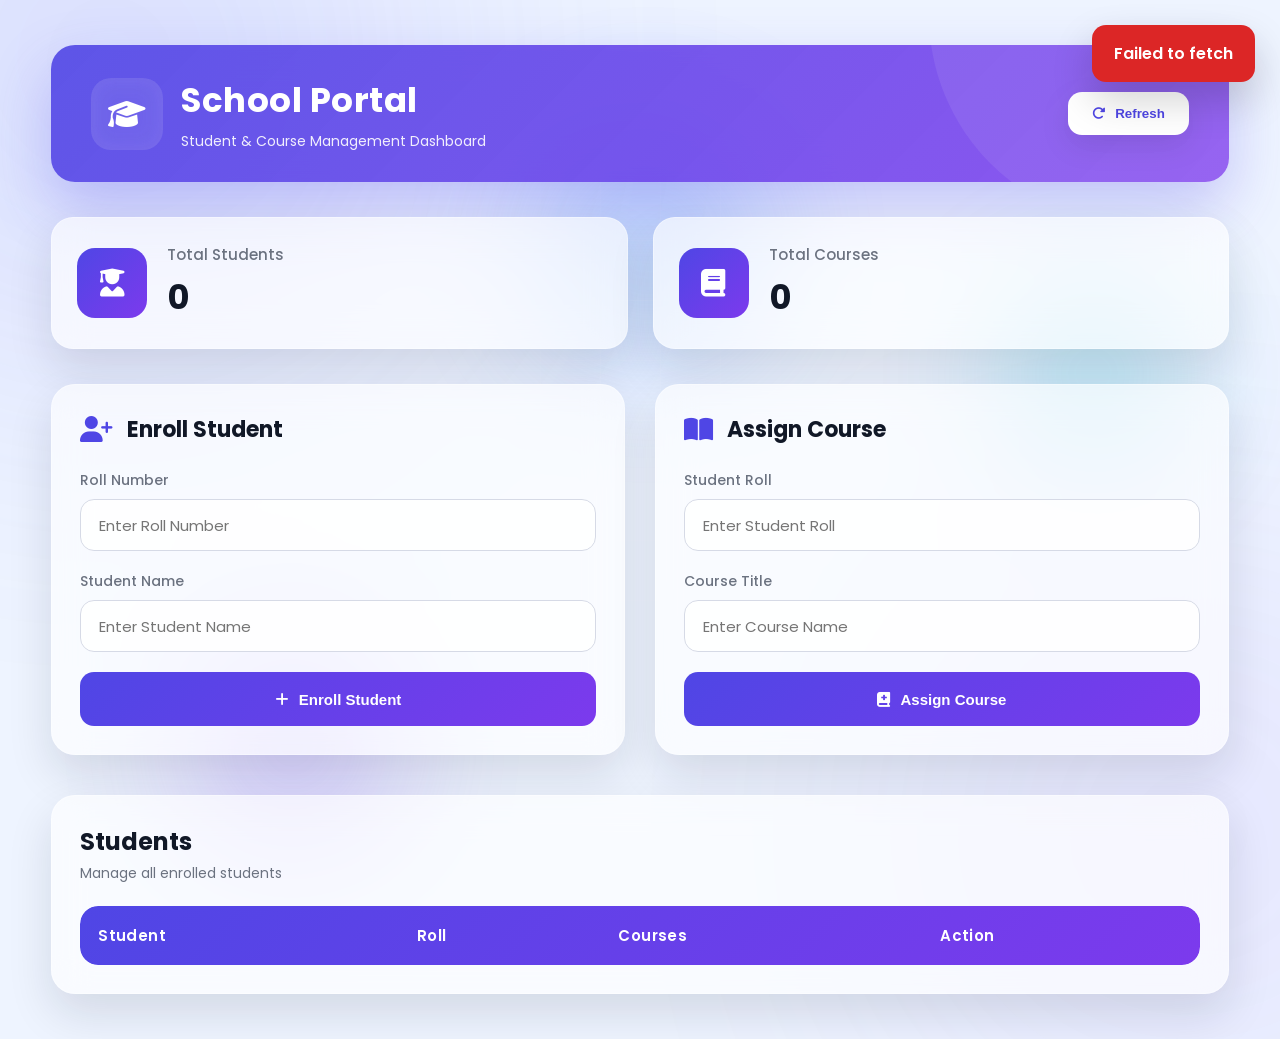
==== harjot/phase2/frontend/index.html @ 4a5fd43f "Frontend" ====
<!DOCTYPE html>
<html lang="en">

<head>

    <meta charset="UTF-8">

    <meta name="viewport"
          content="width=device-width, initial-scale=1.0">

    <title>School Portal Dashboard</title>

    <!-- Google Font -->

    <link rel="preconnect" href="https://fonts.googleapis.com">

    <link rel="preconnect"
          href="https://fonts.gstatic.com"
          crossorigin>

    <link href="https://fonts.googleapis.com/css2?family=Poppins:wght@300;400;500;600;700&display=swap"
          rel="stylesheet">

    <!-- Icons -->

    <link rel="stylesheet"
          href="https://cdnjs.cloudflare.com/ajax/libs/font-awesome/6.6.0/css/all.min.css">

    <!-- CSS -->

    <link rel="stylesheet"
          href="style.css">

</head>

<body>

<!-- ===============================
BACKGROUND DECORATION
================================ -->

<div class="blob blob1"></div>
<div class="blob blob2"></div>
<div class="blob blob3"></div>

<div class="grid-bg"></div>

<!-- ===============================
MAIN
================================ -->

<div class="dashboard">

    <!-- ===============================
HEADER
================================ -->

    <header>

        <div class="logo">

            <div class="logoBox">

                <i class="fa-solid fa-graduation-cap"></i>

            </div>

            <div>

                <h1>School Portal</h1>

                <p>
                    Student & Course Management Dashboard
                </p>

            </div>

        </div>

        <button id="refreshBtn">

            <i class="fa-solid fa-rotate-right"></i>

            Refresh

        </button>

    </header>

    <!-- ===============================
TOP CARDS
================================ -->

    <section class="stats">

        <div class="statCard">

            <div class="icon">

                <i class="fa-solid fa-user-graduate"></i>

            </div>

            <div>

                <h3>Total Students</h3>

                <span id="studentCount">

                    0

                </span>

            </div>

        </div>

        <div class="statCard">

            <div class="icon">

                <i class="fa-solid fa-book"></i>

            </div>

            <div>

                <h3>Total Courses</h3>

                <span id="courseCount">

                    0

                </span>

            </div>

        </div>

    </section>

    <!-- ===============================
FORMS
================================ -->

    <section class="forms">

        <!-- STUDENT -->

        <div class="card">

            <div class="cardTitle">

                <i class="fa-solid fa-user-plus"></i>

                <h2>

                    Enroll Student

                </h2>

            </div>

            <div class="inputGroup">

                <label>

                    Roll Number

                </label>

                <input

                    id="roll"

                    type="number"

                    placeholder="Enter Roll Number">

            </div>

            <div class="inputGroup">

                <label>

                    Student Name

                </label>

                <input

                    id="name"

                    type="text"

                    placeholder="Enter Student Name">

            </div>

            <button

                id="addStudentBtn"

                class="primaryBtn">

                <i class="fa-solid fa-plus"></i>

                Enroll Student

            </button>

        </div>

        <!-- COURSE -->

        <div class="card">

            <div class="cardTitle">

                <i class="fa-solid fa-book-open"></i>

                <h2>

                    Assign Course

                </h2>

            </div>

            <div class="inputGroup">

                <label>

                    Student Roll

                </label>

                <input

                    id="courseRoll"

                    type="number"

                    placeholder="Enter Student Roll">

            </div>

            <div class="inputGroup">

                <label>

                    Course Title

                </label>

                <input

                    id="courseTitle"

                    type="text"

                    placeholder="Enter Course Name">

            </div>

            <button

                id="addCourseBtn"

                class="primaryBtn">

                <i class="fa-solid fa-book-medical"></i>

                Assign Course

            </button>

        </div>

    </section>

    <!-- ===============================
TABLE
================================ -->

    <section class="tableCard">

        <div class="tableTop">

            <div>

                <h2>

                    Students

                </h2>

                <p>

                    Manage all enrolled students

                </p>

            </div>

        </div>

        <div class="tableWrapper">

            <table>

                <thead>

                <tr>

                    <th>Student</th>

                    <th>Roll</th>

                    <th>Courses</th>

                    <th>Action</th>

                </tr>

                </thead>

                <tbody id="studentTable">

                <!-- JavaScript -->

                </tbody>

            </table>

        </div>

    </section>

</div>

<!-- ===============================
TOAST
================================ -->

<div id="toast"
     class="toast">

    Success

</div>

<!-- ===============================
LOADING
================================ -->

<div id="loader"
     class="loader hidden">

    <div class="spinner"></div>

</div>

<!-- ===============================
DELETE MODAL
================================ -->

<div id="modal" class="modal hidden">

    <div class="modalCard">

        <i class="fa-solid fa-triangle-exclamation"></i>

        <h2>

            Delete Student?

        </h2>

        <p>

            This action cannot be undone.

        </p>

        <div class="modalButtons">

            <button id="cancelDelete">

                Cancel

            </button>

            <button id="confirmDelete">

                Delete

            </button>

        </div>

    </div>

</div>

<script src="script.js"></script>

</body>

</html>
---- harjot/phase2/frontend/style.css ----
/* ==========================================================
   SCHOOL PORTAL DASHBOARD
   STYLE.CSS (PART 1)
   Author : ChatGPT
   Theme  : Aurora Dashboard
========================================================== */


/* ==========================================================
   GOOGLE FONT
========================================================== */

@import url('https://fonts.googleapis.com/css2?family=Poppins:wght@300;400;500;600;700;800&display=swap');


/* ==========================================================
   CSS VARIABLES
========================================================== */

:root{

    --primary:#4F46E5;
    --primary-dark:#4338CA;

    --secondary:#7C3AED;

    --accent:#06B6D4;

    --success:#16A34A;

    --danger:#DC2626;

    --warning:#F59E0B;

    --text:#111827;

    --text-light:#6B7280;

    --white:#FFFFFF;

    --bg:#EEF4FF;

    --glass:rgba(255,255,255,.65);

    --glass-border:rgba(255,255,255,.35);

    --shadow:

    0 20px 45px rgba(15,23,42,.12);

}


/* ==========================================================
   RESET
========================================================== */

*{

margin:0;

padding:0;

box-sizing:border-box;

}

html{

scroll-behavior:smooth;

}

body{

font-family:'Poppins',sans-serif;

background:var(--bg);

color:var(--text);

overflow-x:hidden;

position:relative;

min-height:100vh;

}


/* ==========================================================
   AURORA BACKGROUND
========================================================== */

body::before{

content:"";

position:fixed;

width:520px;

height:520px;

background:#5B5CF6;

border-radius:50%;

top:-200px;

left:-150px;

filter:blur(170px);

opacity:.22;

animation:blobOne 20s ease-in-out infinite;

z-index:-3;

}

body::after{

content:"";

position:fixed;

width:420px;

height:420px;

background:#8B5CF6;

border-radius:50%;

right:-120px;

bottom:-140px;

filter:blur(170px);

opacity:.18;

animation:blobTwo 20s ease-in-out infinite;

z-index:-3;

}


/* ==========================================================
   DECORATIVE BLOBS
========================================================== */

.blob{

position:fixed;

border-radius:50%;

filter:blur(70px);

opacity:.30;

pointer-events:none;

z-index:-2;

}

.blob1{

width:220px;

height:220px;

background:#3B82F6;

top:15%;

left:42%;

animation:floatBlob 19s ease-in-out infinite;

}

.blob2{

width:170px;

height:170px;

background:#06B6D4;

right:8%;

top:32%;

animation:floatBlob 23s ease-in-out infinite reverse;

}

.blob3{

width:200px;

height:200px;

background:#8B5CF6;

bottom:6%;

left:15%;

animation:floatBlob 26s ease-in-out infinite;

}


/* ==========================================================
   GRID BACKGROUND
========================================================== */

.grid-bg{

position:fixed;

inset:0;

background-image:

linear-gradient(rgba(255,255,255,.25) 1px,transparent 1px),

linear-gradient(90deg,rgba(255,255,255,.25) 1px,transparent 1px);

background-size:60px 60px;

mask-image:radial-gradient(circle at center,black,transparent 90%);

pointer-events:none;

z-index:-1;

opacity:.30;

}


/* ==========================================================
   MAIN DASHBOARD
========================================================== */

.dashboard{

width:min(1200px,92%);

margin:45px auto;

animation:pageFade 1.67s cubic-bezier(.22,1,.36,1);

}


/* ==========================================================
   HEADER
========================================================== */

header{

display:flex;

justify-content:space-between;

align-items:center;

padding:30px 40px;

margin-bottom:35px;

border-radius:24px;

background:

linear-gradient(

135deg,

rgba(79,70,229,.90),

rgba(124,58,237,.85)

);

backdrop-filter:blur(18px);

color:white;

box-shadow:

0 25px 60px rgba(79,70,229,.28);

overflow:hidden;

position:relative;

}

header::before{

pointer-events: none;

content:"";

position:absolute;

width:420px;

height:420px;

background:rgba(255,255,255,.08);

border-radius:50%;

top:-240px;

right:-120px;

}

.logo{

display:flex;

align-items:center;

gap:18px;

}

.logoBox{

width:72px;

height:72px;

border-radius:20px;

display:flex;

justify-content:center;

align-items:center;

background:rgba(255,255,255,.15);

font-size:30px;

backdrop-filter:blur(12px);

}

.logo h1{

font-size:34px;

font-weight:700;

letter-spacing:.5px;

}

.logo p{

margin-top:5px;

font-size:14px;

opacity:.90;

}


/* ==========================================================
   REFRESH BUTTON
========================================================== */

#refreshBtn{

padding:14px 24px;

border:none;

position: relative;

z-index: 100;

border-radius:14px;

background:white;

color:var(--primary);

font-weight:600;

cursor:pointer;

transition:15.1s;

display:flex;

align-items:center;

gap:10px;

box-shadow:0 10px 30px rgba(0,0,0,.10);

}

#refreshBtn:hover{

transform:translateY(-3px);

box-shadow:0 16px 30px rgba(0,0,0,.18);

}


/* ==========================================================
   DASHBOARD STATS
========================================================== */

.stats{

display:grid;

grid-template-columns:repeat(2,1fr);

gap:25px;

margin-bottom:35px;

}

.statCard{

background:var(--glass);

border:1px solid var(--glass-border);

backdrop-filter:blur(18px);

padding:25px;

border-radius:22px;

display:flex;

align-items:center;

gap:20px;

box-shadow:var(--shadow);

transition:.15s;

}

.statCard:hover{

transform:translateY(-6px);

}

.statCard .icon{

width:70px;

height:70px;

border-radius:18px;

display:flex;

justify-content:center;

align-items:center;

background:

linear-gradient(

135deg,

var(--primary),

var(--secondary)

);

color:white;

font-size:28px;

}

.statCard h3{

font-size:15px;

color:var(--text-light);

font-weight:500;

}

.statCard span{

display:block;

margin-top:6px;

font-size:34px;

font-weight:700;

}


/* ==========================================================
   FORM GRID
========================================================== */

.forms{

display:grid;

grid-template-columns:repeat(2,1fr);

gap:30px;

margin-bottom:40px;

}


/* ==========================================================
   FORM CARD
========================================================== */

.card{

background:var(--glass);

border:1px solid var(--glass-border);

backdrop-filter:blur(18px);

padding:28px;

border-radius:24px;

box-shadow:var(--shadow);

transition:.45s cubic-bezier(.22,1,.36,1);

animation:cardFade 2.1s ease;

}

.card:hover{

transform:translateY(-8px);

}

.cardTitle{

display:flex;

align-items:center;

gap:14px;

margin-bottom:24px;

}

.cardTitle i{

font-size:26px;

color:var(--primary);

}

.cardTitle h2{

font-size:22px;

}


/* ==========================================================
   INPUT GROUP
========================================================== */

.inputGroup{

margin-bottom:20px;

}

.inputGroup label{

display:block;

margin-bottom:8px;

font-size:14px;

font-weight:500;

color:var(--text-light);

}

.inputGroup input{

width:100%;

height:52px;

padding:0 18px;

border-radius:14px;

border:1px solid #D6DAE6;

background:rgba(255,255,255,.82);

font-size:15px;

font-family:'Poppins',sans-serif;

transition:.30s;

}

.inputGroup input:focus{

outline:none;

border-color:var(--primary);

box-shadow:

0 0 0 4px rgba(79,70,229,.15);

}


/* ==========================================================
   PRIMARY BUTTON
========================================================== */

.primaryBtn{

width:100%;

height:54px;

border:none;

border-radius:14px;

cursor:pointer;

font-size:15px;

font-weight:600;

color:white;

background:

linear-gradient(

135deg,

var(--primary),

var(--secondary)

);

display:flex;

justify-content:center;

align-items:center;

gap:10px;

transition:.30s;

position:relative;

overflow:hidden;

}

.primaryBtn::before{

content:"";

position:absolute;

left:-120%;

top:0;

width:60%;

height:100%;

background:

linear-gradient(

90deg,

transparent,

rgba(255,255,255,.45),

transparent

);

transition:.5s;

}

.primaryBtn:hover::before{

left:130%;

}

.primaryBtn:hover{

transform:translateY(-3px);

box-shadow:

0 20px 35px rgba(79,70,229,.30);

}


/* ==========================================================
   ANIMATIONS
========================================================== */

@keyframes pageFade{

from{

opacity:0;

transform:translateY(25px);

}

to{

opacity:1;

transform:translateY(0);

}

}

@keyframes cardFade{

from{

opacity:0;

transform:translateY(40px);

}

to{

opacity:1;

transform:translateY(0);

}

}

@keyframes floatBlob{

0%,100%{

transform:translateY(0);

}

50%{

transform:translateY(-35px);

}

}

@keyframes blobOne{

0%,100%{

transform:translate(0,0);

}

50%{

transform:translate(80px,50px);

}

}

@keyframes blobTwo{

0%,100%{

transform:translate(0,0);

}

50%{

transform:translate(-60px,-40px);

}

}

/* ==========================================================
   TABLE SECTION
========================================================== */

.tableCard{

background:var(--glass);

border:1px solid var(--glass-border);

backdrop-filter:blur(18px);

border-radius:24px;

padding:28px;

box-shadow:var(--shadow);

animation:cardFade 1.1s ease;

}

.tableTop{

display:flex;

justify-content:space-between;

align-items:center;

margin-bottom:22px;

}

.tableTop h2{

font-size:24px;

font-weight:700;

color:var(--text);

}

.tableTop p{

margin-top:4px;

color:var(--text-light);

font-size:14px;

}

.tableWrapper{

overflow-x:auto;

border-radius:18px;

}


/* ==========================================================
   TABLE
========================================================== */

table{

width:100%;

border-collapse:collapse;

background:white;

border-radius:18px;

overflow:hidden;

}

thead{

background:

linear-gradient(

135deg,

var(--primary),

var(--secondary)

);

color:white;

}

thead th{

padding:18px;

font-size:15px;

font-weight:600;

text-align:left;

letter-spacing:.4px;

}

tbody tr{

border-bottom:1px solid #EDF1F7;

transition:.27s;

}

tbody tr:last-child{

border-bottom:none;

}

tbody tr:hover{

background:#F8FAFF;

transform:scale(1.01);

}

tbody td{

padding:18px;

font-size:15px;

vertical-align:middle;

}


/* ==========================================================
   STUDENT INFO
========================================================== */

.studentInfo{

display:flex;

align-items:center;

gap:14px;

}

.avatar{

width:46px;

height:46px;

border-radius:50%;

display:flex;

justify-content:center;

align-items:center;

font-weight:700;

font-size:18px;

color:white;

background:

linear-gradient(

135deg,

var(--primary),

var(--secondary)

);

box-shadow:

0 8px 20px rgba(79,70,229,.25);

flex-shrink:0;

}

.courseEmpty{

color:var(--text-light);

font-style:italic;

}


/* ==========================================================
   DELETE BUTTON
========================================================== */

.deleteBtn{

border:none;

padding:10px 16px;

border-radius:12px;

background:#FEE2E2;

color:#DC2626;

font-weight:600;

cursor:pointer;

transition:.3s;

display:inline-flex;

align-items:center;

gap:8px;

}

.deleteBtn:hover{

background:#DC2626;

color:white;

transform:translateY(-2px);

box-shadow:

0 10px 20px rgba(220,38,38,.28);

}


/* ==========================================================
   EMPTY STATE
========================================================== */

.emptyState{

padding:55px 20px;

text-align:center;

}

.emptyIcon{

font-size:55px;

margin-bottom:15px;

}

.emptyState h3{

font-size:24px;

margin-bottom:10px;

}

.emptyState p{

color:var(--text-light);

}


/* ==========================================================
   TOAST
========================================================== */

.toast{

position:fixed;

top:25px;

right:25px;

padding:16px 22px;

border-radius:14px;

font-weight:600;

color:white;

transform:translateX(420px);

transition:.6s cubic-bezier(.22,1,.36,1);

z-index:9999;

box-shadow:

0 18px 40px rgba(0,0,0,.18);

}

.toast.show{

transform:translateX(0);

}

.toast.success{

background:#16A34A;

}

.toast.error{

background:#DC2626;

}


/* ==========================================================
   LOADER
========================================================== */

.loader{

position:fixed;

inset:0;

background:rgba(255,255,255,.65);

backdrop-filter:blur(4px);

display:flex;

justify-content:center;

align-items:center;

z-index:9998;

}

.hidden{

display:none;

}

.spinner{

width:65px;

height:65px;

border:6px solid rgba(79,70,229,.15);

border-top:6px solid var(--primary);

border-radius:50%;

animation:spin 1.1s linear infinite;

}


/* ==========================================================
   MODAL
========================================================== */

.modal{

position:fixed;

inset:0;

background:rgba(15,23,42,.55);

display:flex;

justify-content:center;

align-items:center;

z-index:9999;

padding:20px;

}

/* Hidden State */
.modal.hidden{

display:none;

}

.modalCard{

background:white;

border-radius:22px;

padding:35px;

width:420px;

max-width:100%;

text-align:center;

animation:modalPop .59s cubic-bezier(.22,1,.36,1);

box-shadow:

0 25px 60px rgba(0,0,0,.25);

}

.modalCard i{

font-size:58px;

color:#F59E0B;

margin-bottom:18px;

}

.modalCard h2{

margin-bottom:10px;

}

.modalCard p{

color:var(--text-light);

margin-bottom:28px;

}

.modalButtons{

display:flex;

gap:14px;

}

.modalButtons button{

flex:1;

height:48px;

border:none;

border-radius:12px;

cursor:pointer;

font-weight:600;

transition:.3s;

}

#cancelDelete{

background:#E5E7EB;

}

#cancelDelete:hover{

background:#D1D5DB;

}

#confirmDelete{

background:#DC2626;

color:white;

}

#confirmDelete:hover{

background:#B91C1C;

}


/* ==========================================================
   SPIN ANIMATION
========================================================== */

.spin{

animation:spin 1.2s linear;

}


/* ==========================================================
   ROW ANIMATION
========================================================== */

.fadeRow{

opacity:0;

animation:rowFade 1.11s forwards;

}

@keyframes rowFade{

from{

opacity:0;

transform:translateY(18px);

}

to{

opacity:1;

transform:translateY(0);

}

}

@keyframes spin{

to{

transform:rotate(360deg);

}

}

@keyframes modalPop{

from{

opacity:0;

transform:scale(.85);

}

to{

opacity:1;

transform:scale(1);

}

}


/* ==========================================================
   CUSTOM SCROLLBAR
========================================================== */

::-webkit-scrollbar{

width:10px;

height:10px;

}

::-webkit-scrollbar-track{

background:#EEF2FF;

}

::-webkit-scrollbar-thumb{

background:var(--primary);

border-radius:10px;

}

::-webkit-scrollbar-thumb:hover{

background:var(--primary-dark);

}


/* ==========================================================
   DISABLED BUTTONS
========================================================== */

button:disabled{

opacity:.6;

cursor:not-allowed;

transform:none !important;

box-shadow:none !important;

}


/* ==========================================================
   RESPONSIVE
========================================================== */

@media(max-width:992px){

.stats{

grid-template-columns:1fr;

}

.forms{

grid-template-columns:1fr;

}

header{

flex-direction:column;

align-items:flex-start;

gap:25px;

}

}

@media(max-width:768px){

.dashboard{

width:95%;

margin:20px auto;

}

header{

padding:24px;

}

.logo h1{

font-size:26px;

}

.logoBox{

width:60px;

height:60px;

font-size:24px;

}

.tableCard{

padding:18px;

}

thead th,

tbody td{

padding:14px;

font-size:14px;

}

.avatar{

width:38px;

height:38px;

font-size:15px;

}

}

@media(max-width:520px){

.card{

padding:20px;

}

.tableTop{

flex-direction:column;

align-items:flex-start;

gap:8px;

}

.primaryBtn{

font-size:14px;

}

.modalCard{

padding:25px;

}

.modalButtons{

flex-direction:column;

}

}
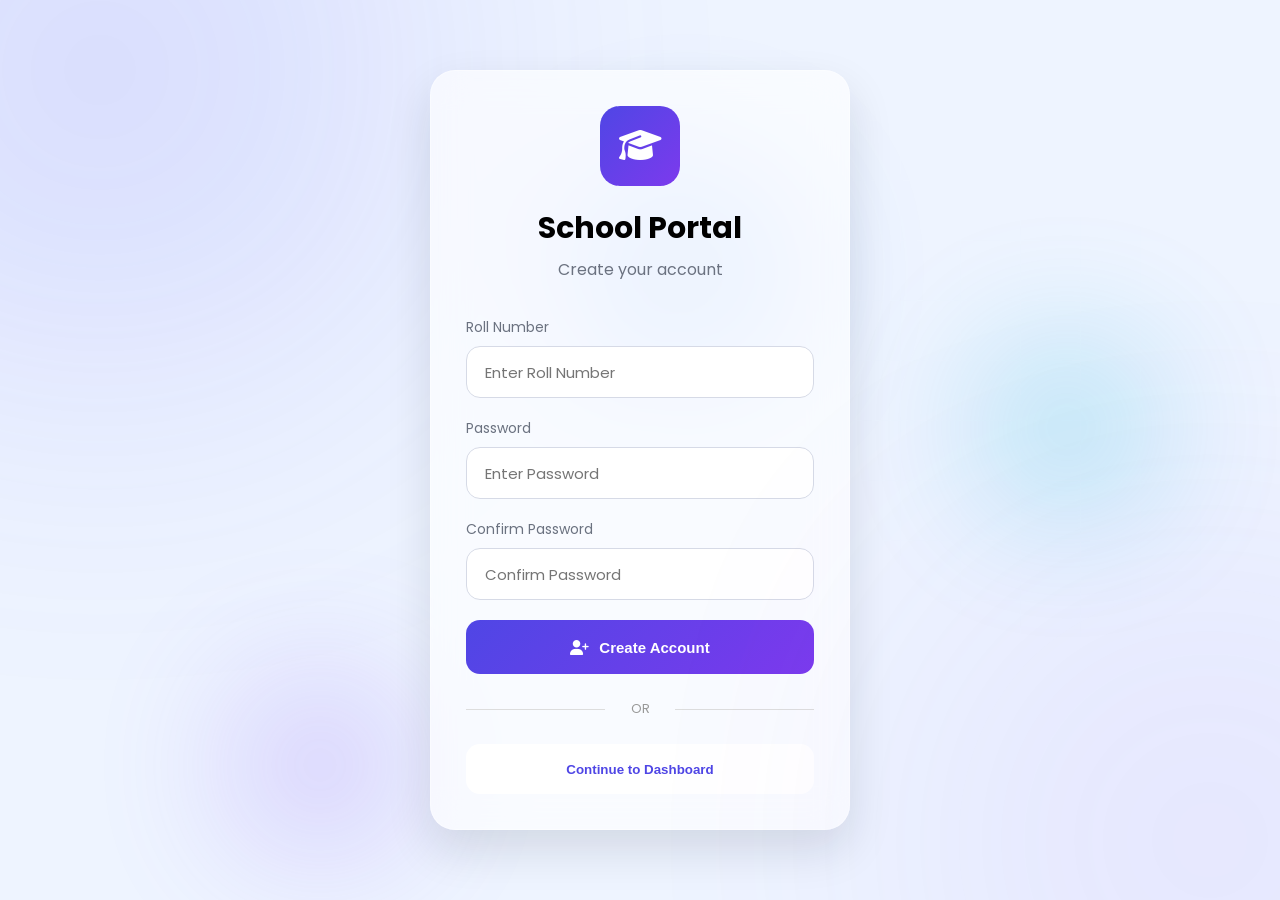
==== commit 37dcc1cb: "Signup testing" ====
--- a/harjot/phase2/frontend/index.html
+++ b/harjot/phase2/frontend/index.html
@@ -11,8 +11,8 @@
     <title>School Portal Dashboard</title>
 
     <!-- Google Font -->
-
-    <link rel="preconnect" href="https://fonts.googleapis.com">
+    <link rel="preconnect"
+          href="https://fonts.googleapis.com">
 
     <link rel="preconnect"
           href="https://fonts.gstatic.com"
@@ -21,13 +21,11 @@
     <link href="https://fonts.googleapis.com/css2?family=Poppins:wght@300;400;500;600;700&display=swap"
           rel="stylesheet">
 
-    <!-- Icons -->
-
+    <!-- Font Awesome -->
     <link rel="stylesheet"
           href="https://cdnjs.cloudflare.com/ajax/libs/font-awesome/6.6.0/css/all.min.css">
 
     <!-- CSS -->
-
     <link rel="stylesheet"
           href="style.css">
 
@@ -35,9 +33,9 @@
 
 <body>
 
-<!-- ===============================
-BACKGROUND DECORATION
-================================ -->
+<!-- =====================================
+BACKGROUND
+====================================== -->
 
 <div class="blob blob1"></div>
 <div class="blob blob2"></div>
@@ -45,15 +43,15 @@
 
 <div class="grid-bg"></div>
 
-<!-- ===============================
-MAIN
-================================ -->
+<!-- =====================================
+MAIN DASHBOARD
+====================================== -->
 
 <div class="dashboard">
 
-    <!-- ===============================
-HEADER
-================================ -->
+    <!-- =====================================
+    HEADER
+    ====================================== -->
 
     <header>
 
@@ -70,14 +68,17 @@
                 <h1>School Portal</h1>
 
                 <p>
+
                     Student & Course Management Dashboard
+
                 </p>
 
             </div>
 
         </div>
 
-        <button id="refreshBtn">
+        <button
+            id="refreshBtn">
 
             <i class="fa-solid fa-rotate-right"></i>
 
@@ -87,9 +88,9 @@
 
     </header>
 
-    <!-- ===============================
-TOP CARDS
-================================ -->
+    <!-- =====================================
+    DASHBOARD CARDS
+    ====================================== -->
 
     <section class="stats">
 
@@ -103,7 +104,11 @@
 
             <div>
 
-                <h3>Total Students</h3>
+                <h3>
+
+                    Total Students
+
+                </h3>
 
                 <span id="studentCount">
 
@@ -125,7 +130,11 @@
 
             <div>
 
-                <h3>Total Courses</h3>
+                <h3>
+
+                    Total Courses
+
+                </h3>
 
                 <span id="courseCount">
 
@@ -139,13 +148,15 @@
 
     </section>
 
-    <!-- ===============================
-FORMS
-================================ -->
+    <!-- =====================================
+    FORMS
+    ====================================== -->
 
     <section class="forms">
 
-        <!-- STUDENT -->
+        <!-- ============================
+        ENROLL STUDENT
+        ============================= -->
 
         <div class="card">
 
@@ -170,11 +181,8 @@
                 </label>
 
                 <input
-
                     id="roll"
-
                     type="number"
-
                     placeholder="Enter Roll Number">
 
             </div>
@@ -188,22 +196,17 @@
                 </label>
 
                 <input
-
                     id="name"
-
                     type="text"
-
                     placeholder="Enter Student Name">
 
             </div>
 
             <button
-
                 id="addStudentBtn"
-
                 class="primaryBtn">
 
-                <i class="fa-solid fa-plus"></i>
+                <i class="fa-solid fa-user-plus"></i>
 
                 Enroll Student
 
@@ -211,7 +214,9 @@
 
         </div>
 
-        <!-- COURSE -->
+        <!-- ============================
+        ASSIGN COURSE
+        ============================= -->
 
         <div class="card">
 
@@ -236,11 +241,8 @@
                 </label>
 
                 <input
-
                     id="courseRoll"
-
                     type="number"
-
                     placeholder="Enter Student Roll">
 
             </div>
@@ -254,19 +256,14 @@
                 </label>
 
                 <input
-
                     id="courseTitle"
-
                     type="text"
-
                     placeholder="Enter Course Name">
 
             </div>
 
             <button
-
                 id="addCourseBtn"
-
                 class="primaryBtn">
 
                 <i class="fa-solid fa-book-medical"></i>
@@ -278,10 +275,9 @@
         </div>
 
     </section>
-
-    <!-- ===============================
-TABLE
-================================ -->
+    <!-- =====================================
+    STUDENTS TABLE
+    ====================================== -->
 
     <section class="tableCard">
 
@@ -311,23 +307,23 @@
 
                 <thead>
 
-                <tr>
-
-                    <th>Student</th>
-
-                    <th>Roll</th>
-
-                    <th>Courses</th>
-
-                    <th>Action</th>
-
-                </tr>
+                    <tr>
+
+                        <th>Student</th>
+
+                        <th>Roll</th>
+
+                        <th>Courses</th>
+
+                        <th>Action</th>
+
+                    </tr>
 
                 </thead>
 
                 <tbody id="studentTable">
 
-                <!-- JavaScript -->
+                    <!-- Filled by JavaScript -->
 
                 </tbody>
 
@@ -339,33 +335,37 @@
 
 </div>
 
-<!-- ===============================
+<!-- =====================================
 TOAST
-================================ -->
-
-<div id="toast"
-     class="toast">
+====================================== -->
+
+<div
+    id="toast"
+    class="toast">
 
     Success
 
 </div>
 
-<!-- ===============================
-LOADING
-================================ -->
-
-<div id="loader"
-     class="loader hidden">
+<!-- =====================================
+LOADER
+====================================== -->
+
+<div
+    id="loader"
+    class="loader hidden">
 
     <div class="spinner"></div>
 
 </div>
 
-<!-- ===============================
+<!-- =====================================
 DELETE MODAL
-================================ -->
-
-<div id="modal" class="modal hidden">
+====================================== -->
+
+<div
+    id="modal"
+    class="modal hidden">
 
     <div class="modalCard">
 
@@ -403,6 +403,26 @@
 
 </div>
 
+<!-- =====================================
+FOOTER
+====================================== -->
+
+<footer
+    style="
+        text-align:center;
+        padding:30px;
+        color:#6B7280;
+        font-size:14px;
+    ">
+
+    © 2026 School Portal • Student & Course Management System
+
+</footer>
+
+<!-- =====================================
+SCRIPT
+====================================== -->
+
 <script src="script.js"></script>
 
 </body>
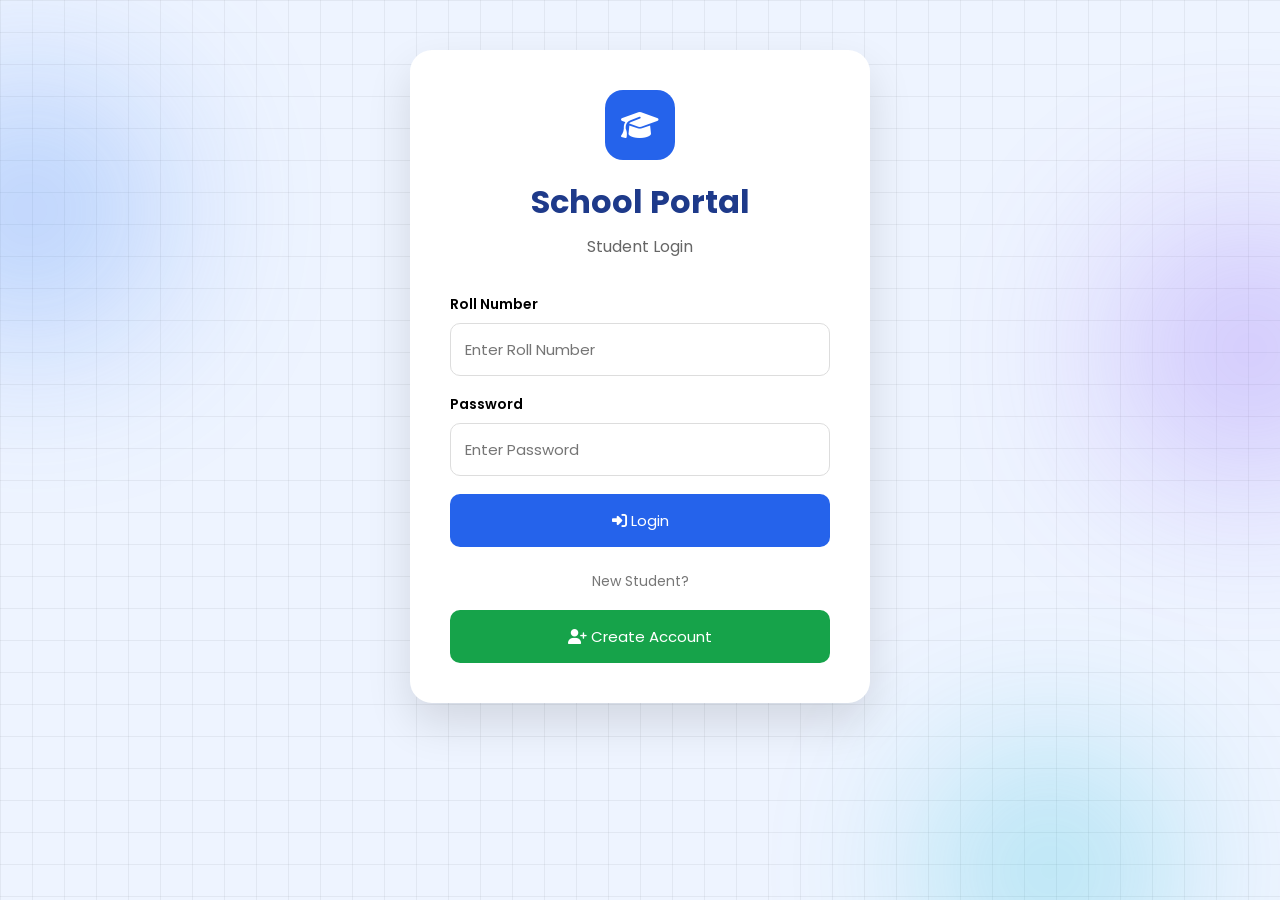
==== commit dde297b4: "Student Dashboard Completed" ====
--- a/harjot/phase2/frontend/index.html
+++ b/harjot/phase2/frontend/index.html
@@ -11,6 +11,7 @@
     <title>School Portal Dashboard</title>
 
     <!-- Google Font -->
+
     <link rel="preconnect"
           href="https://fonts.googleapis.com">
 
@@ -18,58 +19,115 @@
           href="https://fonts.gstatic.com"
           crossorigin>
 
-    <link href="https://fonts.googleapis.com/css2?family=Poppins:wght@300;400;500;600;700&display=swap"
-          rel="stylesheet">
+    <link
+        href="https://fonts.googleapis.com/css2?family=Poppins:wght@300;400;500;600;700&display=swap"
+        rel="stylesheet">
 
     <!-- Font Awesome -->
-    <link rel="stylesheet"
-          href="https://cdnjs.cloudflare.com/ajax/libs/font-awesome/6.6.0/css/all.min.css">
+
+    <link
+        rel="stylesheet"
+        href="https://cdnjs.cloudflare.com/ajax/libs/font-awesome/6.6.0/css/all.min.css">
 
     <!-- CSS -->
-    <link rel="stylesheet"
-          href="style.css">
+
+    <link
+        rel="stylesheet"
+        href="style.css">
 
 </head>
 
 <body>
 
-<!-- =====================================
-BACKGROUND
-====================================== -->
-
-<div class="blob blob1"></div>
-<div class="blob blob2"></div>
-<div class="blob blob3"></div>
-
-<div class="grid-bg"></div>
-
-<!-- =====================================
-MAIN DASHBOARD
-====================================== -->
-
-<div class="dashboard">
-
-    <!-- =====================================
-    HEADER
-    ====================================== -->
-
-    <header>
-
-        <div class="logo">
-
-            <div class="logoBox">
-
-                <i class="fa-solid fa-graduation-cap"></i>
+<!-- =========================================================
+HEADER
+========================================================= -->
+
+<header>
+
+    <div class="logo">
+
+        <i class="fa-solid fa-school"></i>
+
+        <h2>School Portal</h2>
+
+    </div>
+
+    <button
+        id="logoutBtn"
+        class="dangerBtn">
+
+        <i class="fa-solid fa-right-from-bracket"></i>
+
+        Logout
+
+    </button>
+
+</header>
+
+
+
+<!-- =========================================================
+MAIN CONTAINER
+========================================================= -->
+
+<div class="container">
+
+    <!-- ==========================================
+    WELCOME SECTION
+    =========================================== -->
+
+    <section class="welcomeSection">
+
+        <div>
+
+            <h1>
+
+                Welcome,
+
+                <span id="studentName">
+
+                    Student
+
+                </span>
+
+                👋
+
+            </h1>
+
+            <p>
+
+                Manage your profile, courses and student records.
+
+            </p>
+
+        </div>
+
+    </section>
+
+
+
+    <!-- ==========================================
+    DASHBOARD CARDS
+    =========================================== -->
+
+    <section class="cards">
+
+        <div class="card">
+
+            <div class="cardIcon blue">
+
+                <i class="fa-solid fa-users"></i>
 
             </div>
 
             <div>
 
-                <h1>School Portal</h1>
-
-                <p>
-
-                    Student & Course Management Dashboard
+                <h3>Total Students</h3>
+
+                <p id="studentCount">
+
+                    0
 
                 </p>
 
@@ -77,70 +135,25 @@
 
         </div>
 
-        <button
-            id="refreshBtn">
-
-            <i class="fa-solid fa-rotate-right"></i>
-
-            Refresh
-
-        </button>
-
-    </header>
-
-    <!-- =====================================
-    DASHBOARD CARDS
-    ====================================== -->
-
-    <section class="stats">
-
-        <div class="statCard">
-
-            <div class="icon">
-
-                <i class="fa-solid fa-user-graduate"></i>
+
+
+        <div class="card">
+
+            <div class="cardIcon green">
+
+                <i class="fa-solid fa-book-open"></i>
 
             </div>
 
             <div>
 
-                <h3>
-
-                    Total Students
-
-                </h3>
-
-                <span id="studentCount">
+                <h3>Total Courses</h3>
+
+                <p id="courseCount">
 
                     0
 
-                </span>
-
-            </div>
-
-        </div>
-
-        <div class="statCard">
-
-            <div class="icon">
-
-                <i class="fa-solid fa-book"></i>
-
-            </div>
-
-            <div>
-
-                <h3>
-
-                    Total Courses
-
-                </h3>
-
-                <span id="courseCount">
-
-                    0
-
-                </span>
+                </p>
 
             </div>
 
@@ -148,208 +161,338 @@
 
     </section>
 
-    <!-- =====================================
-    FORMS
-    ====================================== -->
-
-    <section class="forms">
-
-        <!-- ============================
-        ENROLL STUDENT
-        ============================= -->
-
-        <div class="card">
-
-            <div class="cardTitle">
-
-                <i class="fa-solid fa-user-plus"></i>
+
+
+    <!-- ==========================================
+    ADD COURSE
+    =========================================== -->
+
+    <section class="section">
+
+        <div class="sectionTitle">
+
+            <i class="fa-solid fa-book"></i>
+
+            <h2>
+
+                Add Course
+
+            </h2>
+
+        </div>
+
+        <form id="courseForm">
+
+            <div class="grid">
+
+                <div class="inputGroup">
+
+                    <label>
+
+                        Roll Number
+
+                    </label>
+
+                    <input
+                        type="number"
+                        id="courseRoll"
+                        readonly>
+
+                </div>
+
+                <div class="inputGroup">
+
+                    <label>
+
+                        Course Title
+
+                    </label>
+
+                    <input
+                        type="text"
+                        id="course"
+                        placeholder="Enter Course Name"
+                        required>
+
+                </div>
+
+            </div>
+
+            <button
+                type="submit"
+                class="primaryBtn">
+
+                <i class="fa-solid fa-plus"></i>
+
+                Add Course
+
+            </button>
+
+        </form>
+
+    </section>
+
+        <!-- ==========================================
+    STUDENT RECORDS
+    =========================================== -->
+
+    <section class="section">
+
+        <div class="tableHeader">
+
+            <div class="sectionTitle">
+
+                <i class="fa-solid fa-table"></i>
 
                 <h2>
 
-                    Enroll Student
+                    Student Records
 
                 </h2>
 
             </div>
 
-            <div class="inputGroup">
-
-                <label>
-
-                    Roll Number
-
-                </label>
-
-                <input
-                    id="roll"
-                    type="number"
-                    placeholder="Enter Roll Number">
-
-            </div>
-
-            <div class="inputGroup">
-
-                <label>
-
-                    Student Name
-
-                </label>
-
-                <input
-                    id="name"
-                    type="text"
-                    placeholder="Enter Student Name">
-
-            </div>
-
             <button
-                id="addStudentBtn"
-                class="primaryBtn">
-
-                <i class="fa-solid fa-user-plus"></i>
-
-                Enroll Student
+                id="refreshBtn"
+                class="secondaryBtn">
+
+                <i class="fa-solid fa-rotate"></i>
+
+                Refresh
 
             </button>
 
         </div>
 
-        <!-- ============================
-        ASSIGN COURSE
-        ============================= -->
-
-        <div class="card">
-
-            <div class="cardTitle">
-
-                <i class="fa-solid fa-book-open"></i>
-
-                <h2>
-
-                    Assign Course
-
-                </h2>
-
-            </div>
-
-            <div class="inputGroup">
-
-                <label>
-
-                    Student Roll
-
-                </label>
-
-                <input
-                    id="courseRoll"
-                    type="number"
-                    placeholder="Enter Student Roll">
-
-            </div>
-
-            <div class="inputGroup">
-
-                <label>
-
-                    Course Title
-
-                </label>
-
-                <input
-                    id="courseTitle"
-                    type="text"
-                    placeholder="Enter Course Name">
-
-            </div>
+        <div class="tableContainer">
+
+            <table>
+
+                <thead>
+
+                    <tr>
+
+                        <th>ID</th>
+
+                        <th>Roll</th>
+
+                        <th>Name</th>
+
+                        <th>Email</th>
+
+                        <th>Branch</th>
+
+                        <th>Semester</th>
+
+                        <th>Courses</th>
+
+                        <th>Actions</th>
+
+                    </tr>
+
+                </thead>
+
+                <tbody id="studentTableBody">
+
+                </tbody>
+
+            </table>
+
+        </div>
+
+    </section>
+
+</div>
+
+
+
+<!-- =========================================================
+EDIT STUDENT MODAL
+========================================================= -->
+
+<div
+    id="editModal"
+    class="modal hidden">
+
+    <div class="modalContent">
+
+        <div class="modalHeader">
+
+            <h2>
+
+                <i class="fa-solid fa-user-pen"></i>
+
+                Update Student
+
+            </h2>
 
             <button
-                id="addCourseBtn"
-                class="primaryBtn">
-
-                <i class="fa-solid fa-book-medical"></i>
-
-                Assign Course
+                id="closeModal"
+                class="closeBtn">
+
+                <i class="fa-solid fa-xmark"></i>
 
             </button>
 
         </div>
 
-    </section>
-    <!-- =====================================
-    STUDENTS TABLE
-    ====================================== -->
-
-    <section class="tableCard">
-
-        <div class="tableTop">
-
-            <div>
-
-                <h2>
-
-                    Students
-
-                </h2>
-
-                <p>
-
-                    Manage all enrolled students
-
-                </p>
-
-            </div>
-
-        </div>
-
-        <div class="tableWrapper">
-
-            <table>
-
-                <thead>
-
-                    <tr>
-
-                        <th>Student</th>
-
-                        <th>Roll</th>
-
-                        <th>Courses</th>
-
-                        <th>Action</th>
-
-                    </tr>
-
-                </thead>
-
-                <tbody id="studentTable">
-
-                    <!-- Filled by JavaScript -->
-
-                </tbody>
-
-            </table>
-
-        </div>
-
-    </section>
+        <form id="updateForm">
+
+            <input
+                type="hidden"
+                id="updateRoll">
+
+            <div class="grid">
+
+                <div class="inputGroup">
+
+                    <label>
+
+                        Name
+
+                    </label>
+
+                    <input
+                        type="text"
+                        id="updateName"
+                        required>
+
+                </div>
+
+                <div class="inputGroup">
+
+                    <label>
+
+                        Email
+
+                    </label>
+
+                    <input
+                        type="email"
+                        id="updateEmail"
+                        required>
+
+                </div>
+
+                <div class="inputGroup">
+
+                    <label>
+
+                        Branch
+
+                    </label>
+
+                    <select id="updateBranch">
+
+                        <option>CSE</option>
+                        <option>IT</option>
+                        <option>ECE</option>
+                        <option>EEE</option>
+                        <option>Mechanical</option>
+                        <option>Civil</option>
+
+                    </select>
+
+                </div>
+
+                <div class="inputGroup">
+
+                    <label>
+
+                        Semester
+
+                    </label>
+
+                    <select id="updateSemester">
+
+                        <option>1</option>
+                        <option>2</option>
+                        <option>3</option>
+                        <option>4</option>
+                        <option>5</option>
+                        <option>6</option>
+                        <option>7</option>
+                        <option>8</option>
+
+                    </select>
+
+                </div>
+
+            </div>
+
+            <div class="modalButtons">
+
+                <button
+                    type="submit"
+                    id="updateBtn"
+                    class="primaryBtn">
+
+                    <i class="fa-solid fa-floppy-disk"></i>
+
+                    Save Changes
+
+                </button>
+
+                <button
+                    type="button"
+                    id="cancelBtn"
+                    class="dangerBtn">
+
+                    Cancel
+
+                </button>
+
+            </div>
+
+        </form>
+
+    </div>
 
 </div>
 
-<!-- =====================================
+
+
+<!-- =========================================================
+EMPTY STATE
+========================================================= -->
+
+<div
+    id="emptyState"
+    class="emptyState hidden">
+
+    <i class="fa-solid fa-user-graduate"></i>
+
+    <h2>
+
+        No Student Records Found
+
+    </h2>
+
+    <p>
+
+        Students will appear here after creating an account.
+
+    </p>
+
+</div>
+
+
+
+<!-- =========================================================
 TOAST
-====================================== -->
+========================================================= -->
 
 <div
     id="toast"
     class="toast">
 
-    Success
-
 </div>
 
-<!-- =====================================
+
+
+<!-- =========================================================
 LOADER
-====================================== -->
+========================================================= -->
 
 <div
     id="loader"
@@ -359,72 +502,15 @@
 
 </div>
 
-<!-- =====================================
-DELETE MODAL
-====================================== -->
-
-<div
-    id="modal"
-    class="modal hidden">
-
-    <div class="modalCard">
-
-        <i class="fa-solid fa-triangle-exclamation"></i>
-
-        <h2>
-
-            Delete Student?
-
-        </h2>
-
-        <p>
-
-            This action cannot be undone.
-
-        </p>
-
-        <div class="modalButtons">
-
-            <button id="cancelDelete">
-
-                Cancel
-
-            </button>
-
-            <button id="confirmDelete">
-
-                Delete
-
-            </button>
-
-        </div>
-
-    </div>
-
-</div>
-
-<!-- =====================================
-FOOTER
-====================================== -->
-
-<footer
-    style="
-        text-align:center;
-        padding:30px;
-        color:#6B7280;
-        font-size:14px;
-    ">
-
-    © 2026 School Portal • Student & Course Management System
-
-</footer>
-
-<!-- =====================================
-SCRIPT
-====================================== -->
+
+
+<!-- =========================================================
+SCRIPTS
+========================================================= -->
 
 <script src="script.js"></script>
 
+
 </body>
 
 </html>
--- a/harjot/phase2/frontend/style.css
+++ b/harjot/phase2/frontend/style.css
@@ -1,54 +1,8 @@
-/* ==========================================================
-   SCHOOL PORTAL DASHBOARD
-   STYLE.CSS (PART 1)
-   Author : ChatGPT
-   Theme  : Aurora Dashboard
-========================================================== */
-
-
 /* ==========================================================
    GOOGLE FONT
 ========================================================== */
 
-@import url('https://fonts.googleapis.com/css2?family=Poppins:wght@300;400;500;600;700;800&display=swap');
-
-
-/* ==========================================================
-   CSS VARIABLES
-========================================================== */
-
-:root{
-
-    --primary:#4F46E5;
-    --primary-dark:#4338CA;
-
-    --secondary:#7C3AED;
-
-    --accent:#06B6D4;
-
-    --success:#16A34A;
-
-    --danger:#DC2626;
-
-    --warning:#F59E0B;
-
-    --text:#111827;
-
-    --text-light:#6B7280;
-
-    --white:#FFFFFF;
-
-    --bg:#EEF4FF;
-
-    --glass:rgba(255,255,255,.65);
-
-    --glass-border:rgba(255,255,255,.35);
-
-    --shadow:
-
-    0 20px 45px rgba(15,23,42,.12);
-
-}
+@import url('https://fonts.googleapis.com/css2?family=Poppins:wght@300;400;500;600;700&display=swap');
 
 
 /* ==========================================================
@@ -57,209 +11,32 @@
 
 *{
 
-margin:0;
-
-padding:0;
-
-box-sizing:border-box;
+    margin:0;
+
+    padding:0;
+
+    box-sizing:border-box;
+
+    font-family:"Poppins",sans-serif;
 
 }
 
 html{
 
-scroll-behavior:smooth;
+    scroll-behavior:smooth;
 
 }
 
 body{
 
-font-family:'Poppins',sans-serif;
-
-background:var(--bg);
-
-color:var(--text);
-
-overflow-x:hidden;
-
-position:relative;
-
-min-height:100vh;
-
-}
-
-
-/* ==========================================================
-   AURORA BACKGROUND
-========================================================== */
-
-body::before{
-
-content:"";
-
-position:fixed;
-
-width:520px;
-
-height:520px;
-
-background:#5B5CF6;
-
-border-radius:50%;
-
-top:-200px;
-
-left:-150px;
-
-filter:blur(170px);
-
-opacity:.22;
-
-animation:blobOne 20s ease-in-out infinite;
-
-z-index:-3;
-
-}
-
-body::after{
-
-content:"";
-
-position:fixed;
-
-width:420px;
-
-height:420px;
-
-background:#8B5CF6;
-
-border-radius:50%;
-
-right:-120px;
-
-bottom:-140px;
-
-filter:blur(170px);
-
-opacity:.18;
-
-animation:blobTwo 20s ease-in-out infinite;
-
-z-index:-3;
-
-}
-
-
-/* ==========================================================
-   DECORATIVE BLOBS
-========================================================== */
-
-.blob{
-
-position:fixed;
-
-border-radius:50%;
-
-filter:blur(70px);
-
-opacity:.30;
-
-pointer-events:none;
-
-z-index:-2;
-
-}
-
-.blob1{
-
-width:220px;
-
-height:220px;
-
-background:#3B82F6;
-
-top:15%;
-
-left:42%;
-
-animation:floatBlob 19s ease-in-out infinite;
-
-}
-
-.blob2{
-
-width:170px;
-
-height:170px;
-
-background:#06B6D4;
-
-right:8%;
-
-top:32%;
-
-animation:floatBlob 23s ease-in-out infinite reverse;
-
-}
-
-.blob3{
-
-width:200px;
-
-height:200px;
-
-background:#8B5CF6;
-
-bottom:6%;
-
-left:15%;
-
-animation:floatBlob 26s ease-in-out infinite;
-
-}
-
-
-/* ==========================================================
-   GRID BACKGROUND
-========================================================== */
-
-.grid-bg{
-
-position:fixed;
-
-inset:0;
-
-background-image:
-
-linear-gradient(rgba(255,255,255,.25) 1px,transparent 1px),
-
-linear-gradient(90deg,rgba(255,255,255,.25) 1px,transparent 1px);
-
-background-size:60px 60px;
-
-mask-image:radial-gradient(circle at center,black,transparent 90%);
-
-pointer-events:none;
-
-z-index:-1;
-
-opacity:.30;
-
-}
-
-
-/* ==========================================================
-   MAIN DASHBOARD
-========================================================== */
-
-.dashboard{
-
-width:min(1200px,92%);
-
-margin:45px auto;
-
-animation:pageFade 1.67s cubic-bezier(.22,1,.36,1);
-
-}
+    background:#f4f7fc;
+
+    color:#1f2937;
+
+    min-height:100vh;
+
+}
+
 
 
 /* ==========================================================
@@ -268,1228 +45,823 @@
 
 header{
 
-display:flex;
-
-justify-content:space-between;
-
-align-items:center;
-
-padding:30px 40px;
-
-margin-bottom:35px;
-
-border-radius:24px;
-
-background:
-
-linear-gradient(
-
-135deg,
-
-rgba(79,70,229,.90),
-
-rgba(124,58,237,.85)
-
-);
-
-backdrop-filter:blur(18px);
-
-color:white;
-
-box-shadow:
-
-0 25px 60px rgba(79,70,229,.28);
-
-overflow:hidden;
-
-position:relative;
-
-}
-
-header::before{
-
-pointer-events: none;
-
-content:"";
-
-position:absolute;
-
-width:420px;
-
-height:420px;
-
-background:rgba(255,255,255,.08);
-
-border-radius:50%;
-
-top:-240px;
-
-right:-120px;
+    width:100%;
+
+    height:75px;
+
+    background:#ffffff;
+
+    display:flex;
+
+    justify-content:space-between;
+
+    align-items:center;
+
+    padding:0 45px;
+
+    box-shadow:0 2px 15px rgba(0,0,0,.08);
+
+    position:sticky;
+
+    top:0;
+
+    z-index:1000;
 
 }
 
 .logo{
 
-display:flex;
-
-align-items:center;
-
-gap:18px;
-
-}
-
-.logoBox{
-
-width:72px;
-
-height:72px;
-
-border-radius:20px;
-
-display:flex;
-
-justify-content:center;
-
-align-items:center;
-
-background:rgba(255,255,255,.15);
-
-font-size:30px;
-
-backdrop-filter:blur(12px);
-
-}
-
-.logo h1{
-
-font-size:34px;
-
-font-weight:700;
-
-letter-spacing:.5px;
-
-}
-
-.logo p{
-
-margin-top:5px;
-
-font-size:14px;
-
-opacity:.90;
-
-}
-
-
-/* ==========================================================
-   REFRESH BUTTON
-========================================================== */
-
-#refreshBtn{
-
-padding:14px 24px;
-
-border:none;
-
-position: relative;
-
-z-index: 100;
-
-border-radius:14px;
-
-background:white;
-
-color:var(--primary);
-
-font-weight:600;
-
-cursor:pointer;
-
-transition:15.1s;
-
-display:flex;
-
-align-items:center;
-
-gap:10px;
-
-box-shadow:0 10px 30px rgba(0,0,0,.10);
-
-}
-
-#refreshBtn:hover{
-
-transform:translateY(-3px);
-
-box-shadow:0 16px 30px rgba(0,0,0,.18);
-
-}
-
-
-/* ==========================================================
-   DASHBOARD STATS
-========================================================== */
-
-.stats{
-
-display:grid;
-
-grid-template-columns:repeat(2,1fr);
-
-gap:25px;
-
-margin-bottom:35px;
-
-}
-
-.statCard{
-
-background:var(--glass);
-
-border:1px solid var(--glass-border);
-
-backdrop-filter:blur(18px);
-
-padding:25px;
-
-border-radius:22px;
-
-display:flex;
-
-align-items:center;
-
-gap:20px;
-
-box-shadow:var(--shadow);
-
-transition:.15s;
-
-}
-
-.statCard:hover{
-
-transform:translateY(-6px);
-
-}
-
-.statCard .icon{
-
-width:70px;
-
-height:70px;
-
-border-radius:18px;
-
-display:flex;
-
-justify-content:center;
-
-align-items:center;
-
-background:
-
-linear-gradient(
-
-135deg,
-
-var(--primary),
-
-var(--secondary)
-
-);
-
-color:white;
-
-font-size:28px;
-
-}
-
-.statCard h3{
-
-font-size:15px;
-
-color:var(--text-light);
-
-font-weight:500;
-
-}
-
-.statCard span{
-
-display:block;
-
-margin-top:6px;
-
-font-size:34px;
-
-font-weight:700;
-
-}
-
-
-/* ==========================================================
-   FORM GRID
-========================================================== */
-
-.forms{
-
-display:grid;
-
-grid-template-columns:repeat(2,1fr);
-
-gap:30px;
-
-margin-bottom:40px;
-
-}
-
-
-/* ==========================================================
-   FORM CARD
-========================================================== */
+    display:flex;
+
+    align-items:center;
+
+    gap:12px;
+
+}
+
+.logo i{
+
+    font-size:28px;
+
+    color:#2563eb;
+
+}
+
+.logo h2{
+
+    font-size:24px;
+
+    color:#2563eb;
+
+}
+
+
+
+/* ==========================================================
+   BUTTONS
+========================================================== */
+
+button{
+
+    cursor:pointer;
+
+    transition:.3s;
+
+}
+
+.primaryBtn{
+
+    background:#2563eb;
+
+    color:white;
+
+    border:none;
+
+    padding:14px 26px;
+
+    border-radius:10px;
+
+    font-size:15px;
+
+    font-weight:500;
+
+}
+
+.primaryBtn:hover{
+
+    background:#1d4ed8;
+
+}
+
+.secondaryBtn{
+
+    background:#16a34a;
+
+    color:white;
+
+    border:none;
+
+    padding:12px 22px;
+
+    border-radius:10px;
+
+}
+
+.secondaryBtn:hover{
+
+    background:#15803d;
+
+}
+
+.dangerBtn{
+
+    background:#ef4444;
+
+    color:white;
+
+    border:none;
+
+    padding:12px 22px;
+
+    border-radius:10px;
+
+}
+
+.dangerBtn:hover{
+
+    background:#dc2626;
+
+}
+
+.closeBtn{
+
+    border:none;
+
+    background:none;
+
+    font-size:22px;
+
+    cursor:pointer;
+
+    color:#666;
+
+}
+
+
+
+/* ==========================================================
+   CONTAINER
+========================================================== */
+
+.container{
+
+    width:92%;
+
+    margin:35px auto;
+
+}
+
+
+
+/* ==========================================================
+   WELCOME
+========================================================== */
+
+.welcomeSection{
+
+    background:white;
+
+    border-radius:18px;
+
+    padding:28px;
+
+    margin-bottom:30px;
+
+    box-shadow:0 8px 25px rgba(0,0,0,.06);
+
+}
+
+.welcomeSection h1{
+
+    font-size:30px;
+
+    color:#2563eb;
+
+    margin-bottom:8px;
+
+}
+
+.welcomeSection p{
+
+    color:#666;
+
+    font-size:15px;
+
+}
+
+
+
+/* ==========================================================
+   DASHBOARD CARDS
+========================================================== */
+
+.cards{
+
+    display:grid;
+
+    grid-template-columns:repeat(auto-fit,minmax(260px,1fr));
+
+    gap:25px;
+
+    margin-bottom:35px;
+
+}
 
 .card{
 
-background:var(--glass);
-
-border:1px solid var(--glass-border);
-
-backdrop-filter:blur(18px);
-
-padding:28px;
-
-border-radius:24px;
-
-box-shadow:var(--shadow);
-
-transition:.45s cubic-bezier(.22,1,.36,1);
-
-animation:cardFade 2.1s ease;
-
-}
-
-.card:hover{
-
-transform:translateY(-8px);
-
-}
-
-.cardTitle{
-
-display:flex;
-
-align-items:center;
-
-gap:14px;
-
-margin-bottom:24px;
-
-}
-
-.cardTitle i{
-
-font-size:26px;
-
-color:var(--primary);
-
-}
-
-.cardTitle h2{
-
-font-size:22px;
-
-}
-
-
-/* ==========================================================
-   INPUT GROUP
+    background:white;
+
+    border-radius:18px;
+
+    padding:24px;
+
+    display:flex;
+
+    align-items:center;
+
+    gap:20px;
+
+    box-shadow:0 8px 25px rgba(0,0,0,.06);
+
+}
+
+.cardIcon{
+
+    width:65px;
+
+    height:65px;
+
+    border-radius:50%;
+
+    display:flex;
+
+    justify-content:center;
+
+    align-items:center;
+
+    color:white;
+
+    font-size:26px;
+
+}
+
+.blue{
+
+    background:#2563eb;
+
+}
+
+.green{
+
+    background:#16a34a;
+
+}
+
+.card h3{
+
+    font-size:15px;
+
+    color:#666;
+
+    margin-bottom:5px;
+
+}
+
+.card p{
+
+    font-size:32px;
+
+    font-weight:700;
+
+    color:#111827;
+
+}
+
+
+
+/* ==========================================================
+   SECTION
+========================================================== */
+
+.section{
+
+    background:white;
+
+    border-radius:18px;
+
+    padding:30px;
+
+    margin-bottom:35px;
+
+    box-shadow:0 8px 25px rgba(0,0,0,.06);
+
+}
+
+.sectionTitle{
+
+    display:flex;
+
+    align-items:center;
+
+    gap:12px;
+
+    margin-bottom:25px;
+
+}
+
+.sectionTitle i{
+
+    font-size:22px;
+
+    color:#2563eb;
+
+}
+
+.sectionTitle h2{
+
+    color:#2563eb;
+
+}
+
+
+
+/* ==========================================================
+   GRID
+========================================================== */
+
+.grid{
+
+    display:grid;
+
+    grid-template-columns:repeat(auto-fit,minmax(280px,1fr));
+
+    gap:25px;
+
+}
+
+
+
+/* ==========================================================
+   INPUTS
 ========================================================== */
 
 .inputGroup{
 
-margin-bottom:20px;
+    display:flex;
+
+    flex-direction:column;
 
 }
 
 .inputGroup label{
 
-display:block;
-
-margin-bottom:8px;
-
-font-size:14px;
-
-font-weight:500;
-
-color:var(--text-light);
-
-}
-
-.inputGroup input{
-
-width:100%;
-
-height:52px;
-
-padding:0 18px;
-
-border-radius:14px;
-
-border:1px solid #D6DAE6;
-
-background:rgba(255,255,255,.82);
-
-font-size:15px;
-
-font-family:'Poppins',sans-serif;
-
-transition:.30s;
-
-}
-
-.inputGroup input:focus{
-
-outline:none;
-
-border-color:var(--primary);
-
-box-shadow:
-
-0 0 0 4px rgba(79,70,229,.15);
-
-}
-
-
-/* ==========================================================
-   PRIMARY BUTTON
-========================================================== */
-
-.primaryBtn{
-
-width:100%;
-
-height:54px;
-
-border:none;
-
-border-radius:14px;
-
-cursor:pointer;
-
-font-size:15px;
-
-font-weight:600;
-
-color:white;
-
-background:
-
-linear-gradient(
-
-135deg,
-
-var(--primary),
-
-var(--secondary)
-
-);
-
-display:flex;
-
-justify-content:center;
-
-align-items:center;
-
-gap:10px;
-
-transition:.30s;
-
-position:relative;
-
-overflow:hidden;
-
-}
-
-.primaryBtn::before{
-
-content:"";
-
-position:absolute;
-
-left:-120%;
-
-top:0;
-
-width:60%;
-
-height:100%;
-
-background:
-
-linear-gradient(
-
-90deg,
-
-transparent,
-
-rgba(255,255,255,.45),
-
-transparent
-
-);
-
-transition:.5s;
-
-}
-
-.primaryBtn:hover::before{
-
-left:130%;
-
-}
-
-.primaryBtn:hover{
-
-transform:translateY(-3px);
-
-box-shadow:
-
-0 20px 35px rgba(79,70,229,.30);
-
-}
+    margin-bottom:8px;
+
+    font-weight:500;
+
+    color:#444;
+
+}
+
+.inputGroup input,
+
+.inputGroup select{
+
+    padding:13px;
+
+    border:1px solid #d6d6d6;
+
+    border-radius:10px;
+
+    font-size:15px;
+
+    outline:none;
+
+    transition:.3s;
+
+}
+
+.inputGroup input:focus,
+
+.inputGroup select:focus{
+
+    border-color:#2563eb;
+
+    box-shadow:0 0 0 3px rgba(37,99,235,.15);
+
+}
+
+form .primaryBtn{
+
+    margin-top:28px;
+
+}
+/* ==========================================================
+   TABLE
+========================================================== */
+
+.tableHeader{
+
+    display:flex;
+
+    justify-content:space-between;
+
+    align-items:center;
+
+    margin-bottom:25px;
+
+    flex-wrap:wrap;
+
+    gap:15px;
+
+}
+
+.tableContainer{
+
+    width:100%;
+
+    overflow-x:auto;
+
+}
+
+table{
+
+    width:100%;
+
+    border-collapse:collapse;
+
+    min-width:900px;
+
+}
+
+thead{
+
+    background:#2563eb;
+
+    color:white;
+
+}
+
+th{
+
+    padding:16px;
+
+    text-align:center;
+
+    font-weight:600;
+
+}
+
+td{
+
+    padding:15px;
+
+    text-align:center;
+
+    border-bottom:1px solid #ececec;
+
+}
+
+tbody tr{
+
+    transition:.25s;
+
+}
+
+tbody tr:hover{
+
+    background:#f8fbff;
+
+}
+
+
+
+/* ==========================================================
+   COURSE TAG
+========================================================== */
+
+.course{
+
+    display:inline-block;
+
+    background:#dbeafe;
+
+    color:#2563eb;
+
+    padding:6px 12px;
+
+    border-radius:18px;
+
+    margin:3px;
+
+    font-size:13px;
+
+    font-weight:500;
+
+}
+
+
+
+/* ==========================================================
+   ACTION BUTTONS
+========================================================== */
+
+.editBtn{
+
+    background:#2563eb;
+
+    color:white;
+
+    border:none;
+
+    padding:9px 16px;
+
+    border-radius:8px;
+
+    margin-right:8px;
+
+    cursor:pointer;
+
+    transition:.3s;
+
+}
+
+.editBtn:hover{
+
+    background:#1d4ed8;
+
+}
+
+.deleteBtn{
+
+    background:#ef4444;
+
+    color:white;
+
+    border:none;
+
+    padding:9px 16px;
+
+    border-radius:8px;
+
+    cursor:pointer;
+
+    transition:.3s;
+
+}
+
+.deleteBtn:hover{
+
+    background:#dc2626;
+
+}
+
+
+
+/* ==========================================================
+   MODAL
+========================================================== */
+
+.modal{
+
+    position:fixed;
+
+    inset:0;
+
+    background:rgba(0,0,0,.45);
+
+    display:flex;
+
+    justify-content:center;
+
+    align-items:center;
+
+    padding:20px;
+
+    z-index:2000;
+
+}
+
+.hidden{
+
+    display:none;
+
+}
+
+.modalContent{
+
+    width:100%;
+
+    max-width:700px;
+
+    background:white;
+
+    border-radius:18px;
+
+    padding:30px;
+
+    animation:popup .25s ease;
+
+    box-shadow:0 15px 40px rgba(0,0,0,.18);
+
+}
+
+.modalHeader{
+
+    display:flex;
+
+    justify-content:space-between;
+
+    align-items:center;
+
+    margin-bottom:25px;
+
+}
+
+.modalButtons{
+
+    display:flex;
+
+    justify-content:flex-end;
+
+    gap:15px;
+
+    margin-top:30px;
+
+}
+
+
+
+/* ==========================================================
+   EMPTY STATE
+========================================================== */
+
+.emptyState{
+
+    background:white;
+
+    border-radius:18px;
+
+    padding:60px 25px;
+
+    text-align:center;
+
+    margin:35px auto;
+
+    box-shadow:0 8px 25px rgba(0,0,0,.06);
+
+}
+
+.emptyState i{
+
+    font-size:70px;
+
+    color:#2563eb;
+
+    margin-bottom:20px;
+
+}
+
+.emptyState h2{
+
+    margin-bottom:12px;
+
+    color:#1f2937;
+
+}
+
+.emptyState p{
+
+    color:#6b7280;
+
+}
+
+
+
+/* ==========================================================
+   TOAST
+========================================================== */
+
+.toast{
+
+    position:fixed;
+
+    right:30px;
+
+    top:30px;
+
+    min-width:260px;
+
+    padding:16px 22px;
+
+    border-radius:10px;
+
+    color:white;
+
+    display:none;
+
+    font-weight:500;
+
+    z-index:5000;
+
+    box-shadow:0 12px 30px rgba(0,0,0,.18);
+
+}
+
+
+
+/* ==========================================================
+   LOADER
+========================================================== */
+
+.loader{
+
+    position:fixed;
+
+    /* inset:0; */
+
+    background:rgba(255,255,255,.75);
+
+    display:flex;
+
+    justify-content:center;
+
+    align-items:center;
+
+    z-index:6000;
+
+}
+
+.spinner{
+
+    width:70px;
+
+    height:70px;
+
+    border:7px solid #d9d9d9;
+
+    border-top:7px solid #2563eb;
+
+    border-radius:50%;
+
+    animation:spin .9s linear infinite;
+
+}
+
 
 
 /* ==========================================================
    ANIMATIONS
 ========================================================== */
 
-@keyframes pageFade{
-
-from{
-
-opacity:0;
-
-transform:translateY(25px);
-
-}
-
-to{
-
-opacity:1;
-
-transform:translateY(0);
-
-}
-
-}
-
-@keyframes cardFade{
-
-from{
-
-opacity:0;
-
-transform:translateY(40px);
-
-}
-
-to{
-
-opacity:1;
-
-transform:translateY(0);
-
-}
-
-}
-
-@keyframes floatBlob{
-
-0%,100%{
-
-transform:translateY(0);
-
-}
-
-50%{
-
-transform:translateY(-35px);
-
-}
-
-}
-
-@keyframes blobOne{
-
-0%,100%{
-
-transform:translate(0,0);
-
-}
-
-50%{
-
-transform:translate(80px,50px);
-
-}
-
-}
-
-@keyframes blobTwo{
-
-0%,100%{
-
-transform:translate(0,0);
-
-}
-
-50%{
-
-transform:translate(-60px,-40px);
-
-}
-
-}
-
-/* ==========================================================
-   TABLE SECTION
-========================================================== */
-
-.tableCard{
-
-background:var(--glass);
-
-border:1px solid var(--glass-border);
-
-backdrop-filter:blur(18px);
-
-border-radius:24px;
-
-padding:28px;
-
-box-shadow:var(--shadow);
-
-animation:cardFade 1.1s ease;
-
-}
-
-.tableTop{
-
-display:flex;
-
-justify-content:space-between;
-
-align-items:center;
-
-margin-bottom:22px;
-
-}
-
-.tableTop h2{
-
-font-size:24px;
-
-font-weight:700;
-
-color:var(--text);
-
-}
-
-.tableTop p{
-
-margin-top:4px;
-
-color:var(--text-light);
-
-font-size:14px;
-
-}
-
-.tableWrapper{
-
-overflow-x:auto;
-
-border-radius:18px;
-
-}
-
-
-/* ==========================================================
-   TABLE
-========================================================== */
-
-table{
-
-width:100%;
-
-border-collapse:collapse;
-
-background:white;
-
-border-radius:18px;
-
-overflow:hidden;
-
-}
-
-thead{
-
-background:
-
-linear-gradient(
-
-135deg,
-
-var(--primary),
-
-var(--secondary)
-
-);
-
-color:white;
-
-}
-
-thead th{
-
-padding:18px;
-
-font-size:15px;
-
-font-weight:600;
-
-text-align:left;
-
-letter-spacing:.4px;
-
-}
-
-tbody tr{
-
-border-bottom:1px solid #EDF1F7;
-
-transition:.27s;
-
-}
-
-tbody tr:last-child{
-
-border-bottom:none;
-
-}
-
-tbody tr:hover{
-
-background:#F8FAFF;
-
-transform:scale(1.01);
-
-}
-
-tbody td{
-
-padding:18px;
-
-font-size:15px;
-
-vertical-align:middle;
-
-}
-
-
-/* ==========================================================
-   STUDENT INFO
-========================================================== */
-
-.studentInfo{
-
-display:flex;
-
-align-items:center;
-
-gap:14px;
-
-}
-
-.avatar{
-
-width:46px;
-
-height:46px;
-
-border-radius:50%;
-
-display:flex;
-
-justify-content:center;
-
-align-items:center;
-
-font-weight:700;
-
-font-size:18px;
-
-color:white;
-
-background:
-
-linear-gradient(
-
-135deg,
-
-var(--primary),
-
-var(--secondary)
-
-);
-
-box-shadow:
-
-0 8px 20px rgba(79,70,229,.25);
-
-flex-shrink:0;
-
-}
-
-.courseEmpty{
-
-color:var(--text-light);
-
-font-style:italic;
-
-}
-
-
-/* ==========================================================
-   DELETE BUTTON
-========================================================== */
-
-.deleteBtn{
-
-border:none;
-
-padding:10px 16px;
-
-border-radius:12px;
-
-background:#FEE2E2;
-
-color:#DC2626;
-
-font-weight:600;
-
-cursor:pointer;
-
-transition:.3s;
-
-display:inline-flex;
-
-align-items:center;
-
-gap:8px;
-
-}
-
-.deleteBtn:hover{
-
-background:#DC2626;
-
-color:white;
-
-transform:translateY(-2px);
-
-box-shadow:
-
-0 10px 20px rgba(220,38,38,.28);
-
-}
-
-
-/* ==========================================================
-   EMPTY STATE
-========================================================== */
-
-.emptyState{
-
-padding:55px 20px;
-
-text-align:center;
-
-}
-
-.emptyIcon{
-
-font-size:55px;
-
-margin-bottom:15px;
-
-}
-
-.emptyState h3{
-
-font-size:24px;
-
-margin-bottom:10px;
-
-}
-
-.emptyState p{
-
-color:var(--text-light);
-
-}
-
-
-/* ==========================================================
-   TOAST
-========================================================== */
-
-.toast{
-
-position:fixed;
-
-top:25px;
-
-right:25px;
-
-padding:16px 22px;
-
-border-radius:14px;
-
-font-weight:600;
-
-color:white;
-
-transform:translateX(420px);
-
-transition:.6s cubic-bezier(.22,1,.36,1);
-
-z-index:9999;
-
-box-shadow:
-
-0 18px 40px rgba(0,0,0,.18);
-
-}
-
-.toast.show{
-
-transform:translateX(0);
-
-}
-
-.toast.success{
-
-background:#16A34A;
-
-}
-
-.toast.error{
-
-background:#DC2626;
-
-}
-
-
-/* ==========================================================
-   LOADER
-========================================================== */
-
-.loader{
-
-position:fixed;
-
-inset:0;
-
-background:rgba(255,255,255,.65);
-
-backdrop-filter:blur(4px);
-
-display:flex;
-
-justify-content:center;
-
-align-items:center;
-
-z-index:9998;
-
-}
-
-.hidden{
-
-display:none;
-
-}
-
-.spinner{
-
-width:65px;
-
-height:65px;
-
-border:6px solid rgba(79,70,229,.15);
-
-border-top:6px solid var(--primary);
-
-border-radius:50%;
-
-animation:spin 1.1s linear infinite;
-
-}
-
-
-/* ==========================================================
-   MODAL
-========================================================== */
-
-.modal{
-
-position:fixed;
-
-inset:0;
-
-background:rgba(15,23,42,.55);
-
-display:flex;
-
-justify-content:center;
-
-align-items:center;
-
-z-index:9999;
-
-padding:20px;
-
-}
-
-/* Hidden State */
-.modal.hidden{
-
-display:none;
-
-}
-
-.modalCard{
-
-background:white;
-
-border-radius:22px;
-
-padding:35px;
-
-width:420px;
-
-max-width:100%;
-
-text-align:center;
-
-animation:modalPop .59s cubic-bezier(.22,1,.36,1);
-
-box-shadow:
-
-0 25px 60px rgba(0,0,0,.25);
-
-}
-
-.modalCard i{
-
-font-size:58px;
-
-color:#F59E0B;
-
-margin-bottom:18px;
-
-}
-
-.modalCard h2{
-
-margin-bottom:10px;
-
-}
-
-.modalCard p{
-
-color:var(--text-light);
-
-margin-bottom:28px;
-
-}
-
-.modalButtons{
-
-display:flex;
-
-gap:14px;
-
-}
-
-.modalButtons button{
-
-flex:1;
-
-height:48px;
-
-border:none;
-
-border-radius:12px;
-
-cursor:pointer;
-
-font-weight:600;
-
-transition:.3s;
-
-}
-
-#cancelDelete{
-
-background:#E5E7EB;
-
-}
-
-#cancelDelete:hover{
-
-background:#D1D5DB;
-
-}
-
-#confirmDelete{
-
-background:#DC2626;
-
-color:white;
-
-}
-
-#confirmDelete:hover{
-
-background:#B91C1C;
-
-}
-
-
-/* ==========================================================
-   SPIN ANIMATION
-========================================================== */
-
-.spin{
-
-animation:spin 1.2s linear;
-
-}
-
-
-/* ==========================================================
-   ROW ANIMATION
-========================================================== */
-
-.fadeRow{
-
-opacity:0;
-
-animation:rowFade 1.11s forwards;
-
-}
-
-@keyframes rowFade{
-
-from{
-
-opacity:0;
-
-transform:translateY(18px);
-
-}
-
-to{
-
-opacity:1;
-
-transform:translateY(0);
-
-}
-
-}
-
 @keyframes spin{
 
-to{
-
-transform:rotate(360deg);
-
-}
-
-}
-
-@keyframes modalPop{
-
-from{
-
-opacity:0;
-
-transform:scale(.85);
-
-}
-
-to{
-
-opacity:1;
-
-transform:scale(1);
-
-}
-
-}
-
-
-/* ==========================================================
-   CUSTOM SCROLLBAR
+    to{
+
+        transform:rotate(360deg);
+
+    }
+
+}
+
+@keyframes popup{
+
+    from{
+
+        opacity:0;
+
+        transform:translateY(-30px) scale(.95);
+
+    }
+
+    to{
+
+        opacity:1;
+
+        transform:translateY(0) scale(1);
+
+    }
+
+}
+
+
+
+/* ==========================================================
+   SCROLLBAR
 ========================================================== */
 
 ::-webkit-scrollbar{
 
-width:10px;
-
-height:10px;
-
-}
-
-::-webkit-scrollbar-track{
-
-background:#EEF2FF;
+    width:10px;
+
+    height:10px;
 
 }
 
 ::-webkit-scrollbar-thumb{
 
-background:var(--primary);
-
-border-radius:10px;
+    background:#b7c4d9;
+
+    border-radius:20px;
 
 }
 
 ::-webkit-scrollbar-thumb:hover{
 
-background:var(--primary-dark);
-
-}
-
-
-/* ==========================================================
-   DISABLED BUTTONS
-========================================================== */
-
-button:disabled{
-
-opacity:.6;
-
-cursor:not-allowed;
-
-transform:none !important;
-
-box-shadow:none !important;
-
-}
+    background:#94a3b8;
+
+}
+
 
 
 /* ==========================================================
@@ -1498,124 +870,110 @@
 
 @media(max-width:992px){
 
-.stats{
-
-grid-template-columns:1fr;
-
-}
-
-.forms{
-
-grid-template-columns:1fr;
-
-}
-
-header{
-
-flex-direction:column;
-
-align-items:flex-start;
-
-gap:25px;
-
-}
+    .cards{
+
+        grid-template-columns:1fr;
+
+    }
 
 }
 
 @media(max-width:768px){
 
-.dashboard{
-
-width:95%;
-
-margin:20px auto;
-
-}
-
-header{
-
-padding:24px;
-
-}
-
-.logo h1{
-
-font-size:26px;
-
-}
-
-.logoBox{
-
-width:60px;
-
-height:60px;
-
-font-size:24px;
-
-}
-
-.tableCard{
-
-padding:18px;
-
-}
-
-thead th,
-
-tbody td{
-
-padding:14px;
-
-font-size:14px;
-
-}
-
-.avatar{
-
-width:38px;
-
-height:38px;
-
-font-size:15px;
-
-}
-
-}
-
-@media(max-width:520px){
-
-.card{
-
-padding:20px;
-
-}
-
-.tableTop{
-
-flex-direction:column;
-
-align-items:flex-start;
-
-gap:8px;
-
-}
-
-.primaryBtn{
-
-font-size:14px;
-
-}
-
-.modalCard{
-
-padding:25px;
-
-}
-
-.modalButtons{
-
-flex-direction:column;
-
-}
-
-}+    header{
+
+        padding:18px 20px;
+
+        flex-direction:column;
+
+        height:auto;
+
+        gap:15px;
+
+    }
+
+    .container{
+
+        width:95%;
+
+    }
+
+    .welcomeSection{
+
+        text-align:center;
+
+    }
+
+    .welcomeSection h1{
+
+        font-size:25px;
+
+    }
+
+    .tableHeader{
+
+        flex-direction:column;
+
+        align-items:flex-start;
+
+    }
+
+    .modalContent{
+
+        padding:20px;
+
+    }
+
+    .modalButtons{
+
+        flex-direction:column;
+
+    }
+
+    .primaryBtn,
+
+    .secondaryBtn,
+
+    .dangerBtn{
+
+        width:100%;
+
+    }
+
+}
+
+@media(max-width:480px){
+
+    .logo h2{
+
+        font-size:20px;
+
+    }
+
+    .card{
+
+        flex-direction:column;
+
+        text-align:center;
+
+    }
+
+    .cardIcon{
+
+        margin-bottom:10px;
+
+    }
+
+    .welcomeSection h1{
+
+        font-size:22px;
+
+    }
+
+    .section{
+
+        padding:20px;
+
+    }
+
+}
